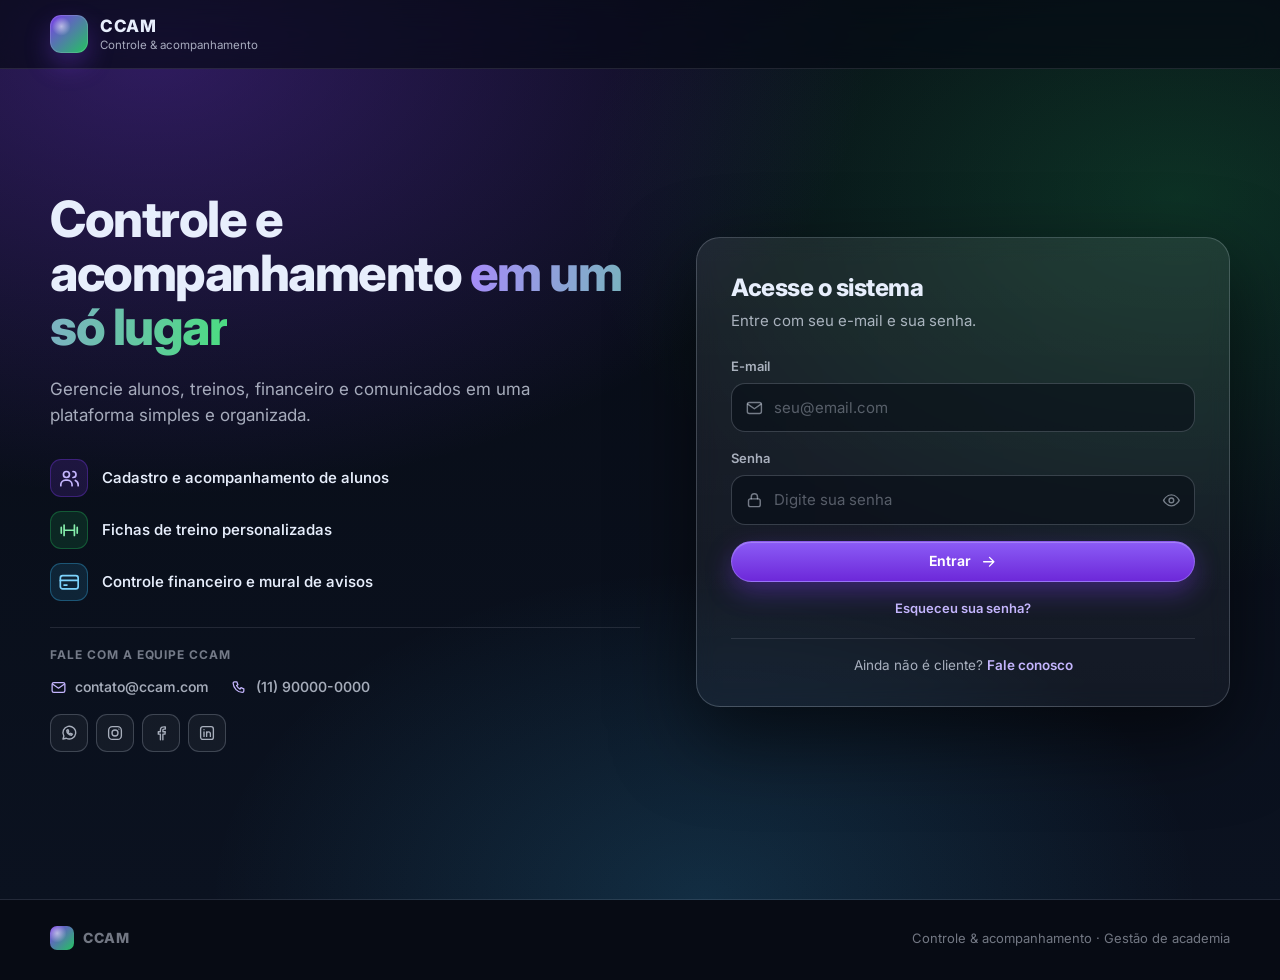
==== src/main/resources/static/index.html @ 800ee3fe "Telas do sistema web" ====
<!doctype html>
<html lang="pt-BR">
  <head>
    <meta charset="utf-8" />
    <meta name="viewport" content="width=device-width, initial-scale=1" />
    <title>CCAM | Início</title>
    <meta name="description" content="CCAM: gestão de alunos, treinos, financeiro e comunicados." />
    <meta name="theme-color" content="#0b1220" />
    <link rel="icon" type="image/svg+xml" href="favicon.svg" />
    <link rel="icon" type="image/png" sizes="32x32" href="favicon-32.png" />
    <link rel="icon" href="favicon.ico" sizes="any" />
    <link rel="apple-touch-icon" href="apple-touch-icon.png" />
    <link rel="preconnect" href="https://fonts.googleapis.com" />
    <link rel="preconnect" href="https://fonts.gstatic.com" crossorigin />
    <link href="https://fonts.googleapis.com/css2?family=Inter:wght@400;500;600;700;800&amp;display=swap" rel="stylesheet" />
    <link rel="stylesheet" href="css/style.css" />
  </head>
  <body>
    <a class="skip-link" href="#conteudo">Pular para o conteúdo</a>
    <header class="topbar" data-topbar></header>

    <main id="conteudo">
      <div class="container page">
        <section class="hero hero--home">
          <h1>Bem-vindo(a) ao <span class="grad">CCAM</span></h1>
          <p>Gerenciamento e gestão interna da academia: alunos, treinos, financeiro e comunicação em um só lugar.</p>
          <div class="hero__actions">
            <a class="btn btn--brand" href="cadastro.html" data-perm="ALUNOS_EDITAR"><svg class="icon" aria-hidden="true" focusable="false"><use href="#i-user-plus"></use></svg>Novo cadastro</a>
            <a class="btn" href="treinos.html" data-perm="TREINOS_VER"><svg class="icon" aria-hidden="true" focusable="false"><use href="#i-dumbbell"></use></svg>Ver treinos</a>
            <a class="btn btn--brand" href="empresas.html" data-perm="EMPRESAS_GERENCIAR"><svg class="icon" aria-hidden="true" focusable="false"><use href="#i-building"></use></svg>Cadastrar empresa</a>
          </div>
        </section>

        <h2 class="section-title">Acesso rápido</h2>
        <section class="grid grid--3" style="margin-top: 14px;">
          <a class="module" href="cadastro.html" data-perm="ALUNOS_VER">
            <span class="chip-icon "><svg class="icon" aria-hidden="true" focusable="false"><use href="#i-user-plus"></use></svg></span>
            <span class="module__body"><strong>Alunos</strong><span>Cadastre, busque e edite alunos, com histórico de alterações.</span></span>
            <svg class="icon module__arrow" aria-hidden="true" focusable="false"><use href="#i-arrow-right"></use></svg>
          </a>
          <a class="module" href="treinos.html" data-perm="TREINOS_VER">
            <span class="chip-icon chip-icon--green"><svg class="icon" aria-hidden="true" focusable="false"><use href="#i-dumbbell"></use></svg></span>
            <span class="module__body"><strong>Treinos</strong><span>Monte fichas personalizadas a partir do catálogo de exercícios.</span></span>
            <svg class="icon module__arrow" aria-hidden="true" focusable="false"><use href="#i-arrow-right"></use></svg>
          </a>
          <a class="module" href="financeiro.html" data-perm="FINANCEIRO_VER">
            <span class="chip-icon chip-icon--sky"><svg class="icon" aria-hidden="true" focusable="false"><use href="#i-wallet"></use></svg></span>
            <span class="module__body"><strong>Financeiro</strong><span>Lance mensalidades e acompanhe o status de pagamento.</span></span>
            <svg class="icon module__arrow" aria-hidden="true" focusable="false"><use href="#i-arrow-right"></use></svg>
          </a>
          <a class="module" href="empresa.html" data-perm="EMPRESA_VER">
            <span class="chip-icon chip-icon--warn"><svg class="icon" aria-hidden="true" focusable="false"><use href="#i-building"></use></svg></span>
            <span class="module__body"><strong>Empresa</strong><span>Dados institucionais e administrativos da academia.</span></span>
            <svg class="icon module__arrow" aria-hidden="true" focusable="false"><use href="#i-arrow-right"></use></svg>
          </a>
          <a class="module" href="mural.html" data-perm="MURAL_VER">
            <span class="chip-icon "><svg class="icon" aria-hidden="true" focusable="false"><use href="#i-megaphone"></use></svg></span>
            <span class="module__body"><strong>Mural</strong><span>Publique avisos, novidades e eventos para os alunos.</span></span>
            <svg class="icon module__arrow" aria-hidden="true" focusable="false"><use href="#i-arrow-right"></use></svg>
          </a>
          <a class="module" href="crm.html" data-perm="CRM_VER">
            <span class="chip-icon chip-icon--green"><svg class="icon" aria-hidden="true" focusable="false"><use href="#i-chart"></use></svg></span>
            <span class="module__body"><strong>CRM</strong><span>Retenção, novos alunos e aniversariantes do mês.</span></span>
            <svg class="icon module__arrow" aria-hidden="true" focusable="false"><use href="#i-arrow-right"></use></svg>
          </a>
          <a class="module" href="usuarios.html" data-perm="USUARIOS_GERENCIAR">
            <span class="chip-icon chip-icon--sky"><svg class="icon" aria-hidden="true" focusable="false"><use href="#i-users"></use></svg></span>
            <span class="module__body"><strong>Usuários</strong><span>Gerencie a equipe: gestores, professores e atendentes.</span></span>
            <svg class="icon module__arrow" aria-hidden="true" focusable="false"><use href="#i-arrow-right"></use></svg>
          </a>
          <a class="module" href="empresas.html" data-perm="EMPRESAS_GERENCIAR">
            <span class="chip-icon "><svg class="icon" aria-hidden="true" focusable="false"><use href="#i-building"></use></svg></span>
            <span class="module__body"><strong>Empresas</strong><span>Cadastre e gerencie as academias que usam o sistema.</span></span>
            <svg class="icon module__arrow" aria-hidden="true" focusable="false"><use href="#i-arrow-right"></use></svg>
          </a>
        </section>
      </div>
    </main>

    <footer class="footer" data-footer></footer>

    <script src="js/script.js"></script>
  </body>
</html>
---- src/main/resources/static/css/style.css ----
/* CCAM */

:root {
  /* Cores base */
  --bg: #0b1220;
  --bg-deep: #070b14;
  --surface: rgba(255, 255, 255, .045);
  --surface-2: rgba(255, 255, 255, .075);
  --surface-3: rgba(255, 255, 255, .11);
  --surface-solid: #101828;
  --text: #e7eefc;
  --muted: rgba(231, 238, 252, .70);
  --subtle: rgba(231, 238, 252, .48);

  /* Marca */
  --brand: #7c3aed;
  --brand-hi: #8b5cf6;
  --brand-lo: #6d28d9;
  --brand-2: #22c55e;
  --sky: #38bdf8;
  --danger: #ef4444;
  --warn: #f59e0b;

  /* Linhas e sombras */
  --border: rgba(231, 238, 252, .11);
  --border-strong: rgba(231, 238, 252, .20);
  --ring: 0 0 0 3px rgba(124, 58, 237, .32);
  --shadow-sm: 0 2px 8px rgba(0, 0, 0, .25);
  --shadow: 0 18px 44px rgba(0, 0, 0, .38);
  --shadow-lg: 0 30px 80px rgba(0, 0, 0, .55);

  /* Formas */
  --radius: 18px;
  --radius-md: 14px;
  --radius-sm: 10px;

  /* Tipografia */
  --font: "Inter", ui-sans-serif, system-ui, -apple-system, "Segoe UI", Roboto, "Helvetica Neue", Arial, sans-serif;

  --ease: cubic-bezier(.2, .7, .2, 1);
}

*,
*::before,
*::after {
  box-sizing: border-box;
}

html {
  height: 100%;
  background-color: #070b14;
  color-scheme: dark;
  -webkit-text-size-adjust: 100%;
  scroll-behavior: smooth;
}

body {
  display: flex;
  flex-direction: column;
  min-height: 100vh;
  margin: 0;
  font-family: var(--font);
  font-size: 15px;
  line-height: 1.55;
  color: var(--text);
  background:
    radial-gradient(1100px 680px at 12% 6%, rgba(124, 58, 237, .34), transparent 65%),
    radial-gradient(1000px 650px at 92% 22%, rgba(34, 197, 94, .20), transparent 60%),
    radial-gradient(900px 600px at 55% 100%, rgba(56, 189, 248, .16), transparent 55%),
    linear-gradient(180deg, var(--bg-deep), var(--bg));
  background-attachment: fixed;
  -webkit-font-smoothing: antialiased;
  -moz-osx-font-smoothing: grayscale;
  text-rendering: optimizeLegibility;
}

::selection {
  background: rgba(124, 58, 237, .45);
  color: #fff;
}

a {
  color: inherit;
  text-decoration: none;
}

h1,
h2,
h3,
h4 {
  margin: 0;
  line-height: 1.2;
  letter-spacing: -.01em;
}

p {
  margin: 0;
}

button,
input,
select,
textarea {
  font: inherit;
  color: inherit;
}

:focus-visible {
  outline: 2px solid var(--brand-hi);
  outline-offset: 2px;
}

.container {
  width: min(1180px, calc(100% - 40px));
  margin: 0 auto;
}

.skip-link {
  position: absolute;
  left: 12px;
  top: -60px;
  z-index: 200;
  padding: 10px 14px;
  border-radius: var(--radius-sm);
  background: var(--brand);
  color: #fff;
  font-weight: 600;
  transition: top .2s var(--ease);
}

.skip-link:focus {
  top: 12px;
}

/* Icones */
.icon {
  width: 1.25em;
  height: 1.25em;
  flex: none;
  fill: none;
  stroke: currentColor;
  stroke-width: 1.8;
  stroke-linecap: round;
  stroke-linejoin: round;
  vertical-align: -.2em;
}

/* Barra superior */
.topbar {
  position: sticky;
  top: 0;
  z-index: 50;
  min-height: 68px;
  backdrop-filter: blur(16px) saturate(1.2);
  -webkit-backdrop-filter: blur(16px) saturate(1.2);
  background: rgba(7, 11, 20, .70);
  border-bottom: 1px solid var(--border);
}

.topbar__inner {
  display: flex;
  align-items: center;
  justify-content: space-between;
  gap: 18px;
  min-height: 68px;
}

.brand {
  display: flex;
  align-items: center;
  gap: 12px;
  flex: none;
}

.logo {
  width: 38px;
  height: 38px;
  flex: none;
  border-radius: 11px;
  background:
    radial-gradient(17px 17px at 30% 30%, rgba(255, 255, 255, .55), transparent 55%),
    linear-gradient(135deg, #7c3aed, #22c55e);
  box-shadow: 0 12px 26px rgba(124, 58, 237, .32), inset 0 0 0 1px rgba(255, 255, 255, .14);
}

.brand__text {
  display: grid;
  line-height: 1.1;
}

.brand__name {
  font-weight: 800;
  font-size: 17px;
  letter-spacing: .04em;
}

.brand__tag {
  margin-top: 3px;
  font-size: 11.5px;
  color: var(--muted);
}

.nav {
  display: flex;
  align-items: center;
  gap: 4px;
  margin-left: auto;
}

.nav a {
  display: inline-flex;
  align-items: center;
  gap: 7px;
  padding: 8px 11px;
  border: 1px solid transparent;
  border-radius: 999px;
  font-size: 14px;
  font-weight: 550;
  color: var(--muted);
  white-space: nowrap;
  transition: background .18s var(--ease), border-color .18s var(--ease), color .18s var(--ease);
}

.nav a .icon {
  width: 17px;
  height: 17px;
  opacity: .85;
}

.nav a:hover {
  background: var(--surface-2);
  color: var(--text);
}

.nav a[aria-current="page"] {
  background: rgba(124, 58, 237, .20);
  border-color: rgba(124, 58, 237, .42);
  color: #fff;
  box-shadow: 0 6px 18px rgba(124, 58, 237, .18);
}

.nav a[aria-current="page"] .icon {
  color: #c4b5fd;
  opacity: 1;
}

.topbar__actions {
  display: flex;
  align-items: center;
  gap: 8px;
  flex: none;
}

.btn.menu-toggle {
  display: none;
}

@media (max-width: 1200px) {
  .btn.menu-toggle {
    display: inline-flex;
  }

  .nav {
    position: absolute;
    top: calc(100% + 1px);
    left: 0;
    right: 0;
    flex-direction: column;
    align-items: stretch;
    gap: 2px;
    padding: 12px 20px 16px;
    margin: 0;
    background: #0a0f1b;
    border-bottom: 1px solid var(--border);
    box-shadow: var(--shadow);
    opacity: 0;
    visibility: hidden;
    transform: translateY(-8px);
    transition: opacity .2s var(--ease), transform .2s var(--ease), visibility .2s;
  }

  .nav.is-open {
    opacity: 1;
    visibility: visible;
    transform: none;
  }

  .nav a {
    padding: 12px 14px;
    border-radius: var(--radius-sm);
    font-size: 15px;
  }

  .topbar__actions .btn-label {
    display: none;
  }
}

/* Estrutura de pagina */
main {
  flex: 1 0 auto;
  padding: 32px 0 56px;
}

.page > * {
  animation: rise .55s var(--ease) both;
}

.page > *:nth-child(2) {
  animation-delay: .06s;
}

.page > *:nth-child(3) {
  animation-delay: .12s;
}

.page > *:nth-child(4) {
  animation-delay: .18s;
}

@keyframes rise {
  from {
    opacity: 0;
    transform: translateY(12px);
  }

  to {
    opacity: 1;
    transform: none;
  }
}

.hero {
  position: relative;
  display: grid;
  gap: 10px;
  padding: 30px 32px;
  overflow: hidden;
  background:
    linear-gradient(180deg, rgba(255, 255, 255, .07), rgba(255, 255, 255, .03));
  border: 1px solid var(--border);
  border-radius: 22px;
  box-shadow: var(--shadow);
}

.hero::before {
  content: "";
  position: absolute;
  inset: -40% -10% auto auto;
  width: 520px;
  height: 520px;
  background: radial-gradient(closest-side, rgba(124, 58, 237, .30), transparent 70%);
  pointer-events: none;
}

.hero::after {
  content: "";
  position: absolute;
  inset: auto auto -55% 38%;
  width: 420px;
  height: 420px;
  background: radial-gradient(closest-side, rgba(34, 197, 94, .14), transparent 70%);
  pointer-events: none;
}

.hero > * {
  position: relative;
  z-index: 1;
}

.hero__eyebrow {
  display: inline-flex;
  align-items: center;
  gap: 8px;
  width: fit-content;
  padding: 5px 11px 5px 8px;
  border-radius: 999px;
  border: 1px solid rgba(124, 58, 237, .38);
  background: rgba(124, 58, 237, .14);
  color: #d4c8ff;
  font-size: 12px;
  font-weight: 650;
  letter-spacing: .04em;
  text-transform: uppercase;
}

.hero__eyebrow .icon {
  width: 15px;
  height: 15px;
}

.hero h1 {
  font-size: clamp(26px, 3.6vw, 38px);
  font-weight: 780;
  letter-spacing: -.025em;
}

.hero h1 .grad {
  background: linear-gradient(100deg, #a78bfa, #4ade80);
  -webkit-background-clip: text;
  background-clip: text;
  -webkit-text-fill-color: transparent;
}

.hero p {
  max-width: 68ch;
  color: var(--muted);
  font-size: 16px;
}

.hero__actions {
  display: flex;
  gap: 10px;
  flex-wrap: wrap;
  margin-top: 10px;
}

.hero--home {
  padding: 44px 40px;
}

.hero--home h1 {
  font-size: clamp(30px, 4.6vw, 50px);
}

.section-title {
  display: flex;
  align-items: center;
  justify-content: space-between;
  gap: 12px;
  margin: 34px 0 4px;
  font-size: 13px;
  font-weight: 700;
  letter-spacing: .08em;
  text-transform: uppercase;
  color: var(--subtle);
}

.grid {
  display: grid;
  gap: 18px;
  margin-top: 18px;
}

.grid--2 {
  grid-template-columns: repeat(2, minmax(0, 1fr));
}

.grid--3 {
  grid-template-columns: repeat(3, minmax(0, 1fr));
}

.grid > .span-2 {
  grid-column: span 2;
}

@media (max-width: 960px) {
  .grid--3 {
    grid-template-columns: repeat(2, minmax(0, 1fr));
  }
}

@media (max-width: 760px) {

  .grid--2,
  .grid--3 {
    grid-template-columns: 1fr;
  }

  .grid > .span-2 {
    grid-column: auto;
  }

  .hero {
    padding: 24px 22px;
  }

  .hero--home {
    padding: 30px 24px;
  }

  main {
    padding-top: 22px;
  }
}

/* Botoes */
.btn {
  display: inline-flex;
  align-items: center;
  justify-content: center;
  gap: 9px;
  appearance: none;
  padding: 11px 18px;
  border: 1px solid var(--border-strong);
  border-radius: 999px;
  background: var(--surface-2);
  color: var(--text);
  font-size: 14px;
  font-weight: 650;
  line-height: 1.2;
  cursor: pointer;
  white-space: nowrap;
  transition: transform .12s var(--ease), background .18s var(--ease), border-color .18s var(--ease), box-shadow .18s var(--ease), opacity .18s;
}

.btn:hover {
  background: var(--surface-3);
  border-color: rgba(231, 238, 252, .30);
}

.btn:active {
  transform: translateY(1px) scale(.99);
}

.btn:disabled,
.btn.is-loading {
  opacity: .65;
  cursor: not-allowed;
  pointer-events: none;
}

.btn--brand {
  border-color: rgba(167, 139, 250, .5);
  background: linear-gradient(180deg, #8b5cf6, #6d28d9);
  color: #fff;
  box-shadow: 0 10px 26px rgba(124, 58, 237, .38), inset 0 1px 0 rgba(255, 255, 255, .22);
}

.btn--brand:hover {
  background: linear-gradient(180deg, #9770fa, #7433e8);
  border-color: rgba(196, 181, 253, .65);
  box-shadow: 0 14px 32px rgba(124, 58, 237, .5), inset 0 1px 0 rgba(255, 255, 255, .26);
}

.btn--success {
  border-color: rgba(74, 222, 128, .45);
  background: linear-gradient(180deg, #2fd46b, #16a34a);
  color: #04200f;
  box-shadow: 0 10px 26px rgba(34, 197, 94, .28), inset 0 1px 0 rgba(255, 255, 255, .3);
}

.btn--success:hover {
  background: linear-gradient(180deg, #43e07d, #1bb352);
  border-color: rgba(134, 239, 172, .6);
}

.btn--danger {
  border-color: rgba(239, 68, 68, .45);
  background: rgba(239, 68, 68, .16);
  color: #fecaca;
}

.btn--danger:hover {
  background: rgba(239, 68, 68, .26);
  border-color: rgba(239, 68, 68, .65);
}

.btn--ghost {
  background: transparent;
  border-color: var(--border);
  color: var(--muted);
}

.btn--ghost:hover {
  background: var(--surface-2);
  color: var(--text);
}

.btn--sm {
  padding: 7px 13px;
  font-size: 12.5px;
}

.btn--block {
  width: 100%;
}

.btn.is-loading::before {
  content: "";
  width: 15px;
  height: 15px;
  border-radius: 50%;
  border: 2px solid rgba(255, 255, 255, .35);
  border-top-color: #fff;
  animation: spin .7s linear infinite;
}

@keyframes spin {
  to {
    transform: rotate(360deg);
  }
}

.btn--icon {
  padding: 10px;
  border-radius: 12px;
}

/* Cards */
.card {
  position: relative;
  padding: 24px;
  background: linear-gradient(180deg, rgba(255, 255, 255, .06), rgba(255, 255, 255, .035));
  border: 1px solid var(--border);
  border-radius: var(--radius);
  box-shadow: var(--shadow-sm);
}

.card__head {
  display: flex;
  align-items: flex-start;
  gap: 14px;
  margin-bottom: 18px;
}

.card__head h2 {
  font-size: 17px;
  font-weight: 700;
}

.card__head p,
.card > p.help {
  margin-top: 4px;
}

.chip-icon {
  display: inline-grid;
  place-items: center;
  width: 40px;
  height: 40px;
  flex: none;
  border-radius: 12px;
  border: 1px solid rgba(124, 58, 237, .34);
  background: rgba(124, 58, 237, .16);
  color: #c4b5fd;
  font-size: 20px;
}

.chip-icon--green {
  border-color: rgba(34, 197, 94, .32);
  background: rgba(34, 197, 94, .13);
  color: #86efac;
}

.chip-icon--sky {
  border-color: rgba(56, 189, 248, .32);
  background: rgba(56, 189, 248, .12);
  color: #7dd3fc;
}

.chip-icon--warn {
  border-color: rgba(245, 158, 11, .32);
  background: rgba(245, 158, 11, .12);
  color: #fcd34d;
}

.card > h2 {
  margin-bottom: 8px;
  font-size: 17px;
  font-weight: 700;
}

.card p {
  color: var(--muted);
}

/* Modulos da home */
.module {
  position: relative;
  display: flex;
  align-items: center;
  gap: 16px;
  padding: 20px;
  background: linear-gradient(180deg, rgba(255, 255, 255, .06), rgba(255, 255, 255, .03));
  border: 1px solid var(--border);
  border-radius: var(--radius);
  box-shadow: var(--shadow-sm);
  transition: transform .2s var(--ease), border-color .2s var(--ease), box-shadow .2s var(--ease), background .2s var(--ease);
}

.module:hover {
  transform: translateY(-3px);
  border-color: rgba(124, 58, 237, .5);
  background: linear-gradient(180deg, rgba(124, 58, 237, .13), rgba(255, 255, 255, .035));
  box-shadow: 0 18px 40px rgba(0, 0, 0, .4), 0 0 0 1px rgba(124, 58, 237, .18);
}

.module .chip-icon {
  width: 48px;
  height: 48px;
  border-radius: 14px;
  font-size: 23px;
}

.module__body {
  display: grid;
  gap: 3px;
  min-width: 0;
}

.module__body strong {
  font-size: 16px;
  font-weight: 700;
}

.module__body span {
  font-size: 13.5px;
  line-height: 1.45;
  color: var(--muted);
}

.module__arrow {
  margin-left: auto;
  color: var(--subtle);
  transition: transform .2s var(--ease), color .2s var(--ease);
}

.module:hover .module__arrow {
  transform: translateX(3px);
  color: #c4b5fd;
}

/* Indicadores */
.kpi {
  display: grid;
  gap: 14px;
}

.kpi__top {
  display: flex;
  align-items: center;
  justify-content: space-between;
  gap: 12px;
}

.kpi__title {
  font-size: 13.5px;
  font-weight: 600;
  color: var(--muted);
}

.kpi__value {
  font-size: 38px;
  font-weight: 800;
  letter-spacing: -.03em;
  line-height: 1;
  font-variant-numeric: tabular-nums;
}

.kpi__label {
  font-size: 13px;
  color: var(--muted);
}

.kpi__foot {
  display: flex;
  align-items: baseline;
  gap: 10px;
}

/* Formularios */
form {
  display: grid;
  gap: 16px;
}

.form-section {
  display: grid;
  gap: 16px;
  padding-top: 22px;
  margin-top: 6px;
  border-top: 1px solid var(--border);
}

.form-section:first-of-type {
  padding-top: 0;
  margin-top: 0;
  border-top: none;
}

.form-section__title {
  display: flex;
  align-items: center;
  gap: 9px;
  font-size: 12px;
  font-weight: 700;
  letter-spacing: .09em;
  text-transform: uppercase;
  color: var(--subtle);
}

.form-section__title .icon {
  color: #a78bfa;
}

.field {
  display: grid;
  gap: 7px;
  min-width: 0;
}

label {
  font-size: 13px;
  font-weight: 600;
  color: var(--muted);
}

.req {
  margin-left: 2px;
  color: #f9a8d4;
}

input,
select,
textarea {
  width: 100%;
  padding: 12px 14px;
  border-radius: var(--radius-md);
  border: 1px solid var(--border-strong);
  background: rgba(7, 11, 20, .55);
  color: var(--text);
  outline: none;
  transition: border-color .18s var(--ease), box-shadow .18s var(--ease), background .18s var(--ease);
}

input::placeholder,
textarea::placeholder {
  color: rgba(231, 238, 252, .34);
}

input:hover,
select:hover,
textarea:hover {
  border-color: rgba(231, 238, 252, .30);
}

input:focus,
select:focus,
textarea:focus {
  border-color: rgba(139, 92, 246, .75);
  background: rgba(7, 11, 20, .75);
  box-shadow: var(--ring);
}

input:disabled,
textarea:disabled,
select:disabled {
  opacity: .7;
  cursor: not-allowed;
}

select {
  appearance: none;
  -webkit-appearance: none;
  padding-right: 40px;
  cursor: pointer;
  background-image: url("data:image/svg+xml,%3Csvg xmlns='http://www.w3.org/2000/svg' width='16' height='16' viewBox='0 0 24 24' fill='none' stroke='%23a9b4cc' stroke-width='2' stroke-linecap='round' stroke-linejoin='round'%3E%3Cpath d='m6 9 6 6 6-6'/%3E%3C/svg%3E");
  background-repeat: no-repeat;
  background-position: right 14px center;
}

select option {
  background: #101828;
  color: var(--text);
}

textarea {
  min-height: 120px;
  resize: vertical;
  line-height: 1.5;
}

.help {
  font-size: 13px;
  color: var(--subtle);
}

.row {
  display: grid;
  grid-template-columns: repeat(2, minmax(0, 1fr));
  gap: 16px;
}

.row--3 {
  grid-template-columns: repeat(3, minmax(0, 1fr));
}

.row--4 {
  grid-template-columns: repeat(4, minmax(0, 1fr));
}

@media (max-width: 960px) {
  .row--4 {
    grid-template-columns: repeat(2, minmax(0, 1fr));
  }
}

@media (max-width: 720px) {

  .row,
  .row--3,
  .row--4 {
    grid-template-columns: 1fr;
  }
}

.inline {
  display: flex;
  gap: 10px;
  flex-wrap: wrap;
  align-items: center;
}

.form-actions {
  display: flex;
  gap: 10px;
  flex-wrap: wrap;
  align-items: center;
  padding-top: 8px;
}

.input-wrap {
  position: relative;
}

.input-wrap > .icon {
  position: absolute;
  left: 14px;
  top: 50%;
  transform: translateY(-50%);
  color: var(--subtle);
  pointer-events: none;
}

.input-wrap input {
  padding-left: 42px;
}

.input-wrap .input-action {
  position: absolute;
  right: 6px;
  top: 50%;
  transform: translateY(-50%);
  display: grid;
  place-items: center;
  width: 36px;
  height: 36px;
  border: none;
  border-radius: 9px;
  background: transparent;
  color: var(--subtle);
  cursor: pointer;
}

.input-wrap .input-action:hover {
  background: var(--surface-2);
  color: var(--text);
}

.input-wrap input[type="password"],
.input-wrap input.has-action {
  padding-right: 46px;
}

.form-alert {
  display: flex;
  align-items: flex-start;
  gap: 10px;
  padding: 12px 14px;
  border-radius: var(--radius-md);
  border: 1px solid rgba(239, 68, 68, .4);
  background: rgba(239, 68, 68, .12);
  color: #fecaca;
  font-size: 14px;
}

.form-alert[hidden] {
  display: none;
}

/* Tabelas, selos e estados vazios */
.table-wrap {
  overflow-x: auto;
  border: 1px solid var(--border);
  border-radius: var(--radius-md);
  background: rgba(7, 11, 20, .35);
}

table {
  width: 100%;
  border-collapse: collapse;
  font-variant-numeric: tabular-nums;
}

th,
td {
  padding: 13px 14px;
  text-align: left;
  border-bottom: 1px solid var(--border);
  vertical-align: middle;
}

th {
  position: sticky;
  top: 0;
  font-size: 11.5px;
  font-weight: 700;
  letter-spacing: .08em;
  text-transform: uppercase;
  color: var(--subtle);
  background: rgba(255, 255, 255, .04);
  white-space: nowrap;
}

tbody tr {
  transition: background .15s;
}

tbody tr:hover {
  background: rgba(255, 255, 255, .035);
}

tr:last-child td {
  border-bottom: none;
}

td.num,
th.num {
  text-align: right;
}

.col-name {
  min-width: 150px;
}

td.empty-cell {
  padding: 0;
}

.badge {
  display: inline-flex;
  align-items: center;
  gap: 7px;
  padding: 4px 11px 4px 9px;
  border-radius: 999px;
  border: 1px solid var(--border-strong);
  background: var(--surface-2);
  color: var(--muted);
  font-size: 12px;
  font-weight: 650;
  white-space: nowrap;
}

.badge::before {
  content: "";
  width: 7px;
  height: 7px;
  border-radius: 50%;
  background: currentColor;
}

.badge--ok {
  border-color: rgba(34, 197, 94, .38);
  background: rgba(34, 197, 94, .13);
  color: #86efac;
}

.badge--warn {
  border-color: rgba(245, 158, 11, .38);
  background: rgba(245, 158, 11, .12);
  color: #fcd34d;
}

.badge--danger {
  border-color: rgba(239, 68, 68, .38);
  background: rgba(239, 68, 68, .12);
  color: #fca5a5;
}

.pill {
  display: inline-flex;
  align-items: center;
  gap: 8px;
  padding: 5px 11px;
  border-radius: 999px;
  border: 1px solid var(--border-strong);
  background: var(--surface);
  color: var(--muted);
  font-size: 12px;
  font-weight: 600;
}

.pill--in {
  border-color: rgba(34, 197, 94, .3);
  background: rgba(34, 197, 94, .13);
  color: #86efac;
}

.pill--out {
  border-color: rgba(239, 68, 68, .3);
  background: rgba(239, 68, 68, .12);
  color: #fca5a5;
}

.empty {
  display: grid;
  justify-items: center;
  gap: 8px;
  padding: 34px 20px;
  text-align: center;
  color: var(--muted);
}

.empty .chip-icon {
  width: 46px;
  height: 46px;
  margin-bottom: 4px;
  border-color: var(--border-strong);
  background: var(--surface);
  color: var(--subtle);
}

.empty strong {
  font-size: 14.5px;
  color: var(--text);
}

.empty span {
  font-size: 13px;
  color: var(--subtle);
  max-width: 36ch;
}

.empty--error .chip-icon {
  border-color: rgba(239, 68, 68, .32);
  background: rgba(239, 68, 68, .12);
  color: #fca5a5;
}

.skeleton {
  border-radius: 8px;
  background: linear-gradient(90deg, rgba(255, 255, 255, .05), rgba(255, 255, 255, .11), rgba(255, 255, 255, .05));
  background-size: 200% 100%;
  animation: shimmer 1.3s linear infinite;
}

@keyframes shimmer {
  to {
    background-position: -200% 0;
  }
}

.list {
  display: grid;
  gap: 4px;
  margin: 0;
  padding: 0;
  list-style: none;
}

.list li {
  display: flex;
  align-items: center;
  gap: 12px;
  padding: 11px 12px;
  border-radius: var(--radius-sm);
  color: var(--muted);
}

/* Treinos */
.acc-group {
  display: grid;
  gap: 10px;
  margin-top: 14px;
  max-height: 460px;
  overflow-y: auto;
  padding-right: 4px;
}

details.acc {
  border: 1px solid var(--border);
  border-radius: var(--radius-md);
  background: rgba(255, 255, 255, .03);
  transition: border-color .2s var(--ease), background .2s var(--ease);
}

details.acc[open] {
  border-color: rgba(124, 58, 237, .38);
  background: rgba(124, 58, 237, .06);
}

summary.acc__sum {
  display: flex;
  align-items: center;
  gap: 12px;
  padding: 13px 14px;
  cursor: pointer;
  list-style: none;
  font-size: 13px;
  font-weight: 700;
  letter-spacing: .07em;
  color: var(--text);
  user-select: none;
}

summary.acc__sum::-webkit-details-marker {
  display: none;
}

.acc__title {
  display: flex;
  align-items: center;
  gap: 10px;
}

.acc__title .icon {
  color: #a78bfa;
}

.acc__count {
  margin-left: auto;
  min-width: 26px;
  padding: 2px 8px;
  border-radius: 999px;
  background: var(--surface-2);
  color: var(--muted);
  font-size: 12px;
  font-weight: 650;
  letter-spacing: 0;
  text-align: center;
}

.acc__chev {
  color: var(--subtle);
  transition: transform .25s var(--ease);
}

details.acc[open] .acc__chev {
  transform: rotate(180deg);
}

.ex-list {
  display: grid;
  gap: 3px;
  margin: 0;
  padding: 0 8px 10px;
  list-style: none;
}

.exercicio-item {
  display: flex;
  align-items: center;
  gap: 11px;
  width: 100%;
  padding: 10px 12px;
  border: 1px solid transparent;
  border-radius: var(--radius-sm);
  background: transparent;
  color: var(--muted);
  font-size: 14px;
  text-align: left;
  cursor: pointer;
  transition: background .15s, border-color .15s, color .15s;
}

.exercicio-item::before {
  content: "";
  width: 8px;
  height: 8px;
  flex: none;
  border-radius: 50%;
  border: 2px solid rgba(231, 238, 252, .32);
  transition: border-color .15s, background .15s;
}

.exercicio-item:hover {
  background: var(--surface-2);
  color: var(--text);
}

.exercicio-item.selecionado {
  background: rgba(124, 58, 237, .22);
  border-color: rgba(139, 92, 246, .6);
  color: #fff;
  font-weight: 650;
}

.exercicio-item.selecionado::before {
  border-color: #4ade80;
  background: #4ade80;
}

.display-box {
  display: flex;
  align-items: center;
  gap: 10px;
  min-height: 48px;
  padding: 12px 14px;
  border: 1px dashed var(--border-strong);
  border-radius: var(--radius-md);
  background: rgba(7, 11, 20, .35);
  color: var(--subtle);
  font-size: 14px;
}

.display-box.is-filled {
  border-style: solid;
  border-color: rgba(139, 92, 246, .55);
  background: rgba(124, 58, 237, .13);
  color: var(--text);
}

.tag {
  display: inline-flex;
  align-items: center;
  padding: 3px 9px;
  border-radius: 999px;
  background: rgba(124, 58, 237, .28);
  border: 1px solid rgba(167, 139, 250, .4);
  color: #ddd6fe;
  font-size: 11.5px;
  font-weight: 700;
  letter-spacing: .05em;
  text-transform: uppercase;
}

.ficha-head {
  display: flex;
  align-items: center;
  justify-content: space-between;
  gap: 12px;
  margin: 22px 0 6px;
  padding-bottom: 14px;
  border-bottom: 1px solid var(--border);
}

.ficha-titulo {
  font-size: 16px;
  font-weight: 700;
}

.ficha-grupo {
  margin-top: 22px;
}

.ficha-grupo__title {
  display: flex;
  align-items: center;
  gap: 10px;
  font-size: 12px;
  font-weight: 700;
  letter-spacing: .09em;
  color: var(--muted);
}

.ficha-grupo__title::before {
  content: "";
  width: 4px;
  height: 16px;
  border-radius: 2px;
  background: linear-gradient(180deg, #8b5cf6, #22c55e);
}

.ficha-grupo__title .count {
  padding: 1px 8px;
  border-radius: 999px;
  background: var(--surface-2);
  font-size: 11.5px;
  letter-spacing: 0;
}

.ficha-card {
  position: relative;
  padding: 16px;
  border-radius: var(--radius-md);
  border: 1px solid var(--border);
  background: rgba(255, 255, 255, .035);
  transition: border-color .2s var(--ease), transform .2s var(--ease);
}

.ficha-card:hover {
  border-color: rgba(124, 58, 237, .45);
  transform: translateY(-2px);
}

.ficha-card-nome {
  display: block;
  margin-bottom: 12px;
  font-size: 15px;
  font-weight: 700;
  color: #fff;
}

.ficha-card-detalhes {
  display: grid;
  gap: 7px;
  font-size: 13px;
  color: var(--muted);
}

.meta {
  display: flex;
  align-items: center;
  gap: 9px;
}

.meta .icon {
  width: 16px;
  height: 16px;
  color: #a78bfa;
}

.msg-info,
.msg-erro {
  padding: 26px 16px;
  text-align: center;
  color: var(--muted);
}

.msg-erro {
  color: #fca5a5;
}

/* Mural */
.notice {
  display: grid;
  gap: 14px;
  padding: 22px;
  border: 1px solid var(--border);
  border-radius: var(--radius);
  background: linear-gradient(180deg, rgba(255, 255, 255, .06), rgba(255, 255, 255, .03));
  box-shadow: var(--shadow-sm);
  transition: transform .2s var(--ease), border-color .2s var(--ease);
}

.notice:hover {
  transform: translateY(-2px);
  border-color: rgba(124, 58, 237, .4);
}

.notice__head {
  display: flex;
  align-items: center;
  gap: 12px;
}

.notice__head h3 {
  font-size: 16.5px;
  font-weight: 700;
}

.notice__msg {
  color: var(--muted);
  white-space: pre-line;
  overflow-wrap: anywhere;
}

.notice__foot {
  display: flex;
  align-items: center;
  gap: 8px;
  padding-top: 14px;
  border-top: 1px solid var(--border);
  font-size: 12.5px;
  color: var(--subtle);
}

.notice__foot .icon {
  width: 15px;
  height: 15px;
}

/* Empresa */
.company {
  display: grid;
  gap: 26px;
}

.company__head {
  display: flex;
  align-items: center;
  gap: 18px;
  padding-bottom: 24px;
  border-bottom: 1px solid var(--border);
}

.company__head .logo {
  width: 62px;
  height: 62px;
  border-radius: 18px;
}

.company__head h2 {
  font-size: 22px;
  font-weight: 750;
}

.company__head p {
  margin-top: 3px;
}

.dl {
  display: grid;
  grid-template-columns: repeat(2, minmax(0, 1fr));
  gap: 22px 28px;
  margin: 0;
}

.dl div {
  display: grid;
  gap: 5px;
  padding: 16px 18px;
  border: 1px solid var(--border);
  border-radius: var(--radius-md);
  background: rgba(7, 11, 20, .35);
}

.dl .full {
  grid-column: 1 / -1;
}

.dl dt {
  font-size: 11.5px;
  font-weight: 700;
  letter-spacing: .08em;
  text-transform: uppercase;
  color: var(--subtle);
}

.dl dd {
  margin: 0;
  font-size: 15.5px;
  font-weight: 550;
}

@media (max-width: 720px) {
  .dl {
    grid-template-columns: 1fr;
  }
}

/* Modal de avisos e notificacoes */
body.modal-open {
  overflow: hidden;
}

.modal-backdrop {
  position: fixed;
  inset: 0;
  z-index: 1000;
  display: grid;
  place-items: center;
  padding: 20px;
  background: rgba(4, 7, 14, .66);
  backdrop-filter: blur(6px);
  -webkit-backdrop-filter: blur(6px);
  animation: fade-in .18s ease both;
}

.modal-backdrop.is-closing {
  animation: fade-out .16s ease both;
}

.modal {
  position: relative;
  width: min(440px, 100%);
  padding: 30px 28px 24px;
  text-align: center;
  border: 1px solid var(--border-strong);
  border-radius: 22px;
  background:
    radial-gradient(260px 160px at 50% 0%, var(--modal-glow, rgba(124, 58, 237, .26)), transparent 70%),
    linear-gradient(180deg, #151e33, #0e1627);
  box-shadow: var(--shadow-lg);
  animation: pop-in .26s var(--ease) both;
}

.modal-backdrop.is-closing .modal {
  animation: pop-out .16s ease both;
}

.modal__icon {
  display: grid;
  place-items: center;
  width: 62px;
  height: 62px;
  margin: 0 auto 18px;
  border-radius: 50%;
  border: 1px solid var(--modal-ring, rgba(167, 139, 250, .45));
  background: var(--modal-bg, rgba(124, 58, 237, .18));
  color: var(--modal-color, #c4b5fd);
  font-size: 30px;
  box-shadow: 0 0 0 8px var(--modal-halo, rgba(124, 58, 237, .08));
}

.modal__title {
  font-size: 20px;
  font-weight: 750;
  letter-spacing: -.01em;
}

.modal__message {
  margin-top: 8px;
  color: var(--muted);
  font-size: 15px;
  line-height: 1.55;
  overflow-wrap: anywhere;
}

.modal__actions {
  display: flex;
  justify-content: center;
  gap: 10px;
  margin-top: 26px;
}

.modal__actions .btn {
  min-width: 112px;
}

.modal--success {
  --modal-glow: rgba(34, 197, 94, .24);
  --modal-ring: rgba(74, 222, 128, .5);
  --modal-bg: rgba(34, 197, 94, .16);
  --modal-color: #86efac;
  --modal-halo: rgba(34, 197, 94, .08);
}

.modal--error {
  --modal-glow: rgba(239, 68, 68, .24);
  --modal-ring: rgba(248, 113, 113, .5);
  --modal-bg: rgba(239, 68, 68, .16);
  --modal-color: #fca5a5;
  --modal-halo: rgba(239, 68, 68, .08);
}

.modal--warning {
  --modal-glow: rgba(245, 158, 11, .22);
  --modal-ring: rgba(251, 191, 36, .5);
  --modal-bg: rgba(245, 158, 11, .15);
  --modal-color: #fcd34d;
  --modal-halo: rgba(245, 158, 11, .08);
}

@keyframes fade-in {
  from {
    opacity: 0;
  }
}

@keyframes fade-out {
  to {
    opacity: 0;
  }
}

@keyframes pop-in {
  from {
    opacity: 0;
    transform: translateY(14px) scale(.96);
  }
}

@keyframes pop-out {
  to {
    opacity: 0;
    transform: translateY(8px) scale(.98);
  }
}

.toasts {
  position: fixed;
  right: 20px;
  bottom: 20px;
  z-index: 1100;
  display: grid;
  gap: 10px;
  width: min(380px, calc(100% - 40px));
  pointer-events: none;
}

.toast {
  position: relative;
  display: flex;
  align-items: flex-start;
  gap: 12px;
  padding: 14px 14px 16px 16px;
  overflow: hidden;
  border: 1px solid var(--border-strong);
  border-radius: var(--radius-md);
  background: linear-gradient(180deg, #172036, #101828);
  box-shadow: var(--shadow);
  pointer-events: auto;
  animation: toast-in .3s var(--ease) both;
}

.toast.is-closing {
  animation: toast-out .2s ease both;
}

.toast__icon {
  display: grid;
  place-items: center;
  width: 32px;
  height: 32px;
  flex: none;
  border-radius: 10px;
  background: var(--t-bg, rgba(124, 58, 237, .16));
  color: var(--t-color, #c4b5fd);
  font-size: 18px;
}

.toast__body {
  display: grid;
  gap: 2px;
  min-width: 0;
  flex: 1;
}

.toast__title {
  font-size: 14px;
  font-weight: 700;
}

.toast__msg {
  font-size: 13.5px;
  color: var(--muted);
  overflow-wrap: anywhere;
}

.toast__close {
  display: grid;
  place-items: center;
  width: 26px;
  height: 26px;
  flex: none;
  border: none;
  border-radius: 8px;
  background: transparent;
  color: var(--subtle);
  cursor: pointer;
}

.toast__close:hover {
  background: var(--surface-2);
  color: var(--text);
}

.toast__bar {
  position: absolute;
  left: 0;
  bottom: 0;
  height: 3px;
  width: 100%;
  background: var(--t-color, #c4b5fd);
  transform-origin: left;
  animation: toast-bar var(--dur, 4500ms) linear forwards;
  opacity: .8;
}

.toast--success {
  --t-bg: rgba(34, 197, 94, .16);
  --t-color: #4ade80;
}

.toast--error {
  --t-bg: rgba(239, 68, 68, .16);
  --t-color: #f87171;
}

.toast--warning {
  --t-bg: rgba(245, 158, 11, .15);
  --t-color: #fbbf24;
}

@keyframes toast-in {
  from {
    opacity: 0;
    transform: translateX(24px);
  }
}

@keyframes toast-out {
  to {
    opacity: 0;
    transform: translateX(24px);
  }
}

@keyframes toast-bar {
  to {
    transform: scaleX(0);
  }
}

@media (max-width: 560px) {
  .toasts {
    right: 12px;
    left: 12px;
    bottom: 12px;
    width: auto;
  }

  .modal__actions {
    flex-direction: column-reverse;
  }

  .modal__actions .btn {
    width: 100%;
  }
}

/* Login */
.auth {
  display: grid;
  grid-template-columns: minmax(0, 1.05fr) minmax(0, .95fr);
  gap: 56px;
  align-items: center;
  min-height: calc(100vh - 68px - 90px);
  padding: 24px 0;
}

.auth__aside {
  display: grid;
  gap: 22px;
}

.auth__aside h1 {
  font-size: clamp(32px, 4.4vw, 50px);
  font-weight: 800;
  letter-spacing: -.03em;
  line-height: 1.08;
}

.auth__aside h1 .grad {
  background: linear-gradient(100deg, #a78bfa, #4ade80);
  -webkit-background-clip: text;
  background-clip: text;
  -webkit-text-fill-color: transparent;
}

.auth__aside > p {
  max-width: 46ch;
  font-size: 17px;
  color: var(--muted);
}

.features {
  display: grid;
  gap: 14px;
  margin: 8px 0 0;
  padding: 0;
  list-style: none;
}

.features li {
  display: flex;
  align-items: center;
  gap: 14px;
  color: var(--text);
  font-weight: 550;
}

.features .chip-icon {
  width: 38px;
  height: 38px;
  border-radius: 11px;
  font-size: 18px;
}

.auth__panel {
  padding: 36px 34px 30px;
  border-radius: 24px;
  border: 1px solid var(--border-strong);
  background: linear-gradient(180deg, rgba(255, 255, 255, .08), rgba(255, 255, 255, .04));
  box-shadow: var(--shadow-lg);
  backdrop-filter: blur(10px);
  -webkit-backdrop-filter: blur(10px);
}

.auth__panel h2 {
  font-size: 24px;
  font-weight: 780;
  letter-spacing: -.02em;
}

.auth__panel .lead {
  margin: 6px 0 24px;
  color: var(--muted);
}

@media (max-width: 920px) {
  .auth {
    grid-template-columns: 1fr;
    gap: 0;
    max-width: 480px;
    margin: 0 auto;
  }

  .auth__aside {
    display: none;
  }

  .auth__panel {
    padding: 30px 24px 26px;
  }
}

/* Rodape */
.footer {
  flex-shrink: 0;
  padding: 26px 0 30px;
  border-top: 1px solid var(--border);
  color: var(--subtle);
  font-size: 13px;
}

.footer__inner {
  display: flex;
  align-items: center;
  justify-content: space-between;
  gap: 14px;
  flex-wrap: wrap;
}

.footer .brand__name {
  font-size: 14px;
}

.footer .logo {
  width: 24px;
  height: 24px;
  border-radius: 7px;
  box-shadow: none;
}

.footer .brand {
  gap: 9px;
}

/* Utilitarios */
.muted {
  color: var(--muted);
}

.spacer {
  height: 8px;
}

[hidden] {
  display: none !important;
}

.sr-only {
  position: absolute;
  width: 1px;
  height: 1px;
  margin: -1px;
  padding: 0;
  overflow: hidden;
  clip: rect(0, 0, 0, 0);
  white-space: nowrap;
  border: 0;
}

/* Barras de rolagem discretas */
* {
  scrollbar-width: thin;
  scrollbar-color: rgba(231, 238, 252, .22) transparent;
}

::-webkit-scrollbar {
  width: 10px;
  height: 10px;
}

::-webkit-scrollbar-thumb {
  border-radius: 999px;
  border: 2px solid transparent;
  background: rgba(231, 238, 252, .2);
  background-clip: padding-box;
}

@media (prefers-reduced-motion: reduce) {

  *,
  *::before,
  *::after {
    animation-duration: .01ms !important;
    animation-iteration-count: 1 !important;
    transition-duration: .01ms !important;
    scroll-behavior: auto !important;
  }
}

/* Complementos */
.grid--split {
  grid-template-columns: minmax(0, 1.65fr) minmax(0, 1fr);
  align-items: start;
}

@media (max-width: 960px) {
  .grid--split {
    grid-template-columns: 1fr;
  }
}

.list li.is-empty {
  display: block;
  padding: 0;
}

.link {
  color: #c4b5fd;
  font-weight: 600;
}

.link:hover {
  color: #ddd6fe;
  text-decoration: underline;
  text-underline-offset: 3px;
}

.card--flush {
  padding: 0;
  overflow: hidden;
}

.back-link {
  display: inline-flex;
  align-items: center;
  gap: 8px;
  width: fit-content;
  margin-bottom: 16px;
  padding: 7px 14px 7px 10px;
  border: 1px solid var(--border);
  border-radius: 999px;
  background: var(--surface);
  color: var(--muted);
  font-size: 13.5px;
  font-weight: 600;
  transition: background .18s var(--ease), color .18s var(--ease), border-color .18s var(--ease), transform .18s var(--ease);
}

.back-link:hover {
  background: var(--surface-2);
  border-color: var(--border-strong);
  color: var(--text);
  transform: translateX(-2px);
}

.page > .back-link {
  display: inline-flex;
}

input:-webkit-autofill,
input:-webkit-autofill:hover,
input:-webkit-autofill:focus,
textarea:-webkit-autofill,
select:-webkit-autofill {
  -webkit-text-fill-color: var(--text);
  caret-color: var(--text);
  -webkit-box-shadow: 0 0 0 1000px #0d1526 inset;
  box-shadow: 0 0 0 1000px #0d1526 inset;
  border-color: rgba(139, 92, 246, .45);
  transition: background-color 600000s 0s, color 600000s 0s;
}

input:autofill {
  filter: none !important;
  background-color: #0d1526 !important;
  color: var(--text) !important;
}

input:-moz-autofill {
  filter: none !important;
  background-color: #0d1526 !important;
  color: var(--text) !important;
}

/* Menu do usuario */
.usermenu {
  position: relative;
}

.usermenu__btn {
  display: inline-flex;
  align-items: center;
  gap: 8px;
  padding: 4px 10px 4px 4px;
  border: 1px solid var(--border);
  border-radius: 999px;
  background: var(--surface);
  color: var(--muted);
  cursor: pointer;
  transition: background .18s var(--ease), border-color .18s var(--ease);
}

.usermenu__btn:hover,
.usermenu__btn[aria-expanded="true"] {
  background: var(--surface-2);
  border-color: var(--border-strong);
  color: var(--text);
}

.avatar {
  display: grid;
  place-items: center;
  width: 32px;
  height: 32px;
  flex: none;
  border-radius: 50%;
  background: linear-gradient(135deg, #7c3aed, #22c55e);
  color: #fff;
  font-size: 12.5px;
  font-weight: 750;
  letter-spacing: .02em;
  box-shadow: inset 0 0 0 1px rgba(255, 255, 255, .18);
}

.avatar--lg {
  width: 44px;
  height: 44px;
  font-size: 16px;
}

.usermenu__panel {
  position: absolute;
  right: 0;
  top: calc(100% + 10px);
  z-index: 60;
  width: 290px;
  padding: 8px;
  border: 1px solid var(--border-strong);
  border-radius: var(--radius-md);
  background: linear-gradient(180deg, #172036, #0f1729);
  box-shadow: var(--shadow-lg);
  animation: pop-in .2s var(--ease) both;
}

.usermenu__head {
  display: grid;
  gap: 4px;
  padding: 12px 12px 14px;
  margin-bottom: 6px;
  border-bottom: 1px solid var(--border);
}

.usermenu__head strong {
  font-size: 15px;
  overflow-wrap: anywhere;
}

.usermenu__head span {
  font-size: 12.5px;
  color: var(--muted);
  overflow-wrap: anywhere;
}

.usermenu__head .badge {
  width: fit-content;
  margin-top: 6px;
}

.usermenu__panel a,
.usermenu__panel button {
  display: flex;
  align-items: center;
  gap: 10px;
  width: 100%;
  padding: 10px 12px;
  border: none;
  border-radius: var(--radius-sm);
  background: transparent;
  color: var(--muted);
  font-size: 14px;
  font-weight: 550;
  text-align: left;
  cursor: pointer;
}

.usermenu__panel a:hover,
.usermenu__panel button:hover {
  background: var(--surface-2);
  color: var(--text);
}

.usermenu__panel .icon {
  width: 17px;
  height: 17px;
}

.fgrid {
  display: grid;
  grid-template-columns: repeat(6, minmax(0, 1fr));
  gap: 16px;
}

.col-1 { grid-column: span 1; }
.col-2 { grid-column: span 2; }
.col-3 { grid-column: span 3; }
.col-4 { grid-column: span 4; }
.col-6 { grid-column: span 6; }

@media (max-width: 860px) {
  .fgrid .col-1,
  .fgrid .col-2,
  .fgrid .col-3,
  .fgrid .col-4 {
    grid-column: span 6;
  }
}

.grid--single {
  grid-template-columns: 1fr !important;
}

/* Selos de categoria */
.badge--brand {
  border-color: rgba(167, 139, 250, .42);
  background: rgba(124, 58, 237, .18);
  color: #ddd6fe;
}

.badge--sky {
  border-color: rgba(56, 189, 248, .38);
  background: rgba(56, 189, 248, .12);
  color: #7dd3fc;
}

.badge--plain::before {
  display: none;
}

.who {
  display: inline-flex;
  align-items: center;
  gap: 8px;
  flex-wrap: wrap;
}

.you-tag {
  margin-left: 6px;
  padding: 1px 8px;
  border-radius: 999px;
  background: var(--surface-2);
  color: var(--muted);
  font-size: 11px;
  font-weight: 650;
}

.row-actions {
  display: flex;
  justify-content: flex-end;
  gap: 6px;
  flex-wrap: wrap;
}

.cell-sub {
  display: block;
  margin-top: 2px;
  font-size: 12.5px;
  color: var(--subtle);
}

.callout {
  display: grid;
  gap: 10px;
  padding: 14px 16px;
  border: 1px solid rgba(245, 158, 11, .38);
  border-radius: var(--radius-md);
  background: rgba(245, 158, 11, .10);
  color: #fde68a;
  font-size: 14px;
}

.callout strong {
  color: #fcd34d;
}

.callout--ok {
  border-color: rgba(34, 197, 94, .38);
  background: rgba(34, 197, 94, .10);
  color: #bbf7d0;
}

.callout--ok strong {
  color: #86efac;
}

/* Matriz de permissoes */
.matrix td,
.matrix th {
  text-align: center;
}

.matrix td:first-child,
.matrix th:first-child {
  text-align: left;
}

.matrix .yes {
  color: #4ade80;
}

.matrix .no {
  color: rgba(231, 238, 252, .22);
}

.matrix .icon {
  width: 18px;
  height: 18px;
  vertical-align: middle;
}

.account {
  display: flex;
  align-items: center;
  gap: 16px;
  padding-bottom: 22px;
  margin-bottom: 22px;
  border-bottom: 1px solid var(--border);
}

.account h2 {
  font-size: 20px;
}

.account p {
  margin-top: 2px;
  overflow-wrap: anywhere;
}

.auth--solo {
  grid-template-columns: minmax(0, 1fr);
  max-width: 480px;
  margin: 0 auto;
  gap: 0;
}

.check-row {
  display: flex;
  align-items: center;
  gap: 10px;
  padding: 12px 14px;
  border: 1px solid var(--border-strong);
  border-radius: var(--radius-md);
  background: rgba(7, 11, 20, .55);
  cursor: pointer;
}

.check-row input {
  width: 18px;
  height: 18px;
  padding: 0;
  accent-color: #8b5cf6;
}

.check-row span {
  font-size: 14px;
  color: var(--text);
}

.toolbar {
  display: flex;
  flex-wrap: wrap;
  align-items: center;
  gap: 10px;
  margin-bottom: 16px;
}

.toolbar--bare {
  margin: 14px 0;
}

.toolbar .field {
  flex: 1 1 170px;
}

.toolbar .toolbar__search {
  flex: 3 1 260px;
}

.toolbar > .btn {
  flex: 0 0 auto;
}

.toolbar input[type="search"]::-webkit-search-cancel-button {
  cursor: pointer;
}

.pager {
  display: flex;
  flex-wrap: wrap;
  align-items: center;
  justify-content: space-between;
  gap: 10px 16px;
  margin-top: 16px;
  font-size: 13px;
  color: var(--muted);
}

.pager__nav {
  display: flex;
  flex-wrap: wrap;
  align-items: center;
  gap: 4px;
}

.pager__num {
  display: inline-grid;
  place-items: center;
  min-width: 34px;
  height: 34px;
  padding: 0 9px;
  border: 1px solid var(--border);
  border-radius: var(--radius-sm);
  background: transparent;
  color: var(--text);
  font: inherit;
  font-weight: 600;
  cursor: pointer;
  transition: background .15s var(--ease), border-color .15s var(--ease);
}

.pager__num .icon {
  width: 16px;
  height: 16px;
}

.pager__num:hover:not(:disabled) {
  border-color: var(--border-strong);
  background: var(--surface-2);
}

.pager__num.is-current {
  border-color: rgba(167, 139, 250, .6);
  background: rgba(124, 58, 237, .3);
}

.pager__num:disabled {
  opacity: .4;
  cursor: default;
}

.pager__gap {
  padding: 0 4px;
  color: var(--subtle);
}

.pager__size {
  display: flex;
  align-items: center;
  gap: 8px;
  margin: 0;
  font-size: 13px;
  font-weight: 500;
  color: var(--muted);
}

.pager__size select {
  width: auto;
  padding: 6px 30px 6px 10px;
}

#lista-avisos + .pager,
#avisos-paginacao .pager {
  margin-top: 18px;
}

tr.is-inactive td {
  color: var(--subtle);
}

tr.is-inactive td strong {
  color: var(--muted);
}

.card--editing {
  border-color: rgba(167, 139, 250, .55);
  box-shadow: 0 0 0 3px rgba(124, 58, 237, .18), var(--shadow-sm);
}

.cell-msg {
  max-width: 340px;
  max-height: 7.5em;
  overflow: auto;
  font-size: 13px;
  line-height: 1.5;
  color: var(--muted);
}

.modal--form {
  width: min(560px, 100%);
  max-height: calc(100vh - 40px);
  overflow-y: auto;
  padding: 22px 24px 20px;
  text-align: left;
}

.modal--wide {
  width: min(760px, 100%);
}

.modal__head {
  display: flex;
  align-items: center;
  justify-content: space-between;
  gap: 12px;
  margin-bottom: 14px;
}

.modal--form .modal__title {
  margin: 0;
  text-align: left;
}

.modal__body {
  display: grid;
  gap: 14px;
}

.modal--form .modal__actions {
  justify-content: flex-end;
  margin-top: 6px;
}

.modal--form .help {
  margin: 0;
}

/* Historico de alteracoes */
.timeline {
  display: grid;
  gap: 10px;
  margin: 0;
  padding: 0;
  list-style: none;
}

.timeline__item {
  padding: 12px 14px;
  border: 1px solid var(--border);
  border-radius: var(--radius-md);
  background: rgba(255, 255, 255, .035);
}

.timeline__head {
  display: flex;
  flex-wrap: wrap;
  align-items: center;
  gap: 8px;
  font-size: 12.5px;
  color: var(--subtle);
}

.timeline__head time {
  margin-left: auto;
}

.timeline__desc {
  margin: 8px 0 4px;
  font-size: 14px;
  line-height: 1.55;
  color: var(--text);
  overflow-wrap: anywhere;
}

.timeline__who {
  font-size: 12.5px;
  color: var(--subtle);
}

/* Acoes na ficha de treino e nos avisos */
.ficha-card__actions {
  display: flex;
  flex-wrap: wrap;
  gap: 6px;
  margin-top: 12px;
  padding-top: 12px;
  border-top: 1px solid var(--border);
}

.notice__foot {
  flex-wrap: wrap;
}

.notice__actions {
  display: flex;
  gap: 6px;
  margin-left: auto;
}

.contact-info {
  display: grid;
  gap: 12px;
  margin-top: 4px;
  padding-top: 18px;
  border-top: 1px solid var(--border);
}

.contact-info__title {
  font-size: 12px;
  font-weight: 700;
  letter-spacing: .08em;
  text-transform: uppercase;
  color: var(--subtle);
}

.contact-info__list {
  display: flex;
  flex-wrap: wrap;
  gap: 8px 22px;
  margin: 0;
  padding: 0;
  list-style: none;
}

.contact-info__list a {
  display: inline-flex;
  align-items: center;
  gap: 8px;
  color: var(--muted);
  font-size: 14px;
  font-weight: 550;
  text-decoration: none;
  transition: color .15s var(--ease);
}

.contact-info__list a:hover {
  color: var(--text);
}

.contact-info__list .icon {
  width: 17px;
  height: 17px;
  color: #c4b5fd;
}

.social {
  display: flex;
  gap: 8px;
}

.social__btn {
  display: grid;
  place-items: center;
  width: 38px;
  height: 38px;
  border: 1px solid var(--border-strong);
  border-radius: 11px;
  background: var(--surface);
  color: var(--muted);
  transition: color .15s var(--ease), border-color .15s var(--ease), background .15s var(--ease);
}

.social__btn:hover,
.social__btn:focus-visible {
  border-color: rgba(167, 139, 250, .6);
  background: rgba(124, 58, 237, .2);
  color: var(--text);
}

.social__btn .icon {
  width: 18px;
  height: 18px;
}

.auth__alt {
  margin: 20px 0 0;
  padding-top: 16px;
  border-top: 1px solid var(--border);
  text-align: center;
  font-size: 13.5px;
  color: var(--muted);
}

/* Campo escondido contra robos */
.hp {
  position: absolute;
  left: -9999px;
  width: 1px;
  height: 1px;
  overflow: hidden;
}

@media (max-width: 720px) {
  .pager {
    justify-content: center;
  }

  .pager__info {
    width: 100%;
    text-align: center;
  }

  .toolbar > .btn {
    flex: 1 1 100%;
  }

  .modal--form {
    padding: 18px 16px 16px;
  }

  .notice__actions {
    margin-left: 0;
    width: 100%;
  }
}

#alunos-lista td:not(.col-name),
#tabela-financeiro td:not(.col-name),
#contatos-lista td:nth-child(4) {
  white-space: nowrap;
}

#alunos-lista .row-actions,
#tabela-financeiro .row-actions {
  flex-wrap: nowrap;
}

.grid > * {
  min-width: 0;
}

.btn--icon-sm {
  padding: 7px 9px;
}

@media (max-width: 1200px) {
  .grid--split {
    grid-template-columns: 1fr;
  }

  .grid--split > [data-perm] {
    order: -1;
  }
}
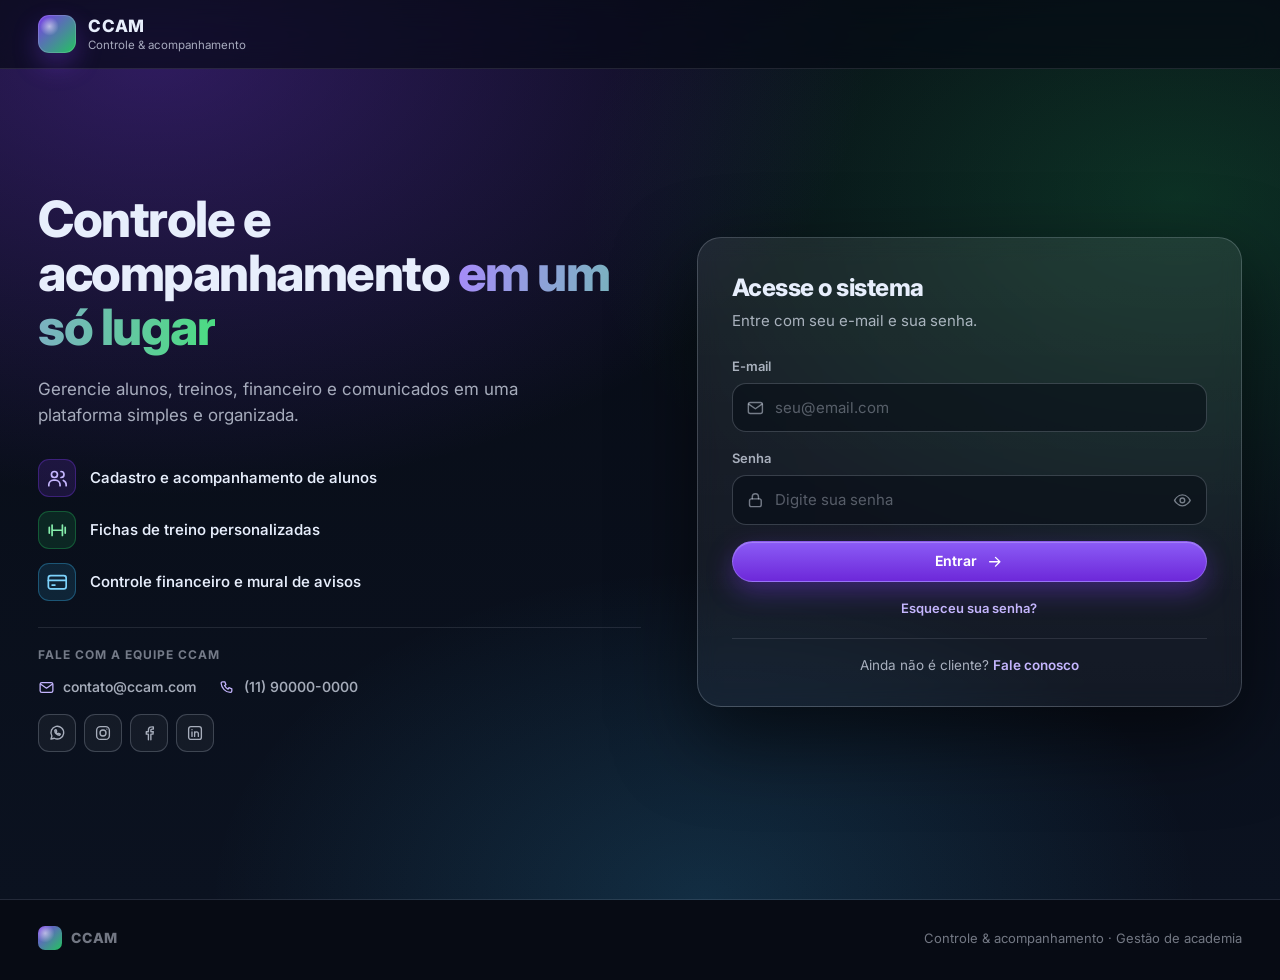
==== commit 095d5e8d: "Loja da academia e parabens de aniversario O gestor cadastra os produtos da loja interna e define o " ====
--- a/src/main/resources/static/index.html
+++ b/src/main/resources/static/index.html
@@ -63,6 +63,11 @@
             <span class="module__body"><strong>CRM</strong><span>Retenção, novos alunos e aniversariantes do mês.</span></span>
             <svg class="icon module__arrow" aria-hidden="true" focusable="false"><use href="#i-arrow-right"></use></svg>
           </a>
+          <a class="module" href="loja.html" data-perm="LOJA_GERENCIAR">
+            <span class="chip-icon chip-icon--green"><svg class="icon" aria-hidden="true" focusable="false"><use href="#i-bag"></use></svg></span>
+            <span class="module__body"><strong>Loja</strong><span>Produtos da loja interna e desconto de aniversário.</span></span>
+            <svg class="icon module__arrow" aria-hidden="true" focusable="false"><use href="#i-arrow-right"></use></svg>
+          </a>
           <a class="module" href="usuarios.html" data-perm="USUARIOS_GERENCIAR">
             <span class="chip-icon chip-icon--sky"><svg class="icon" aria-hidden="true" focusable="false"><use href="#i-users"></use></svg></span>
             <span class="module__body"><strong>Usuários</strong><span>Gerencie a equipe: gestores, professores e atendentes.</span></span>
--- a/src/main/resources/static/css/style.css
+++ b/src/main/resources/static/css/style.css
@@ -2728,7 +2728,7 @@
   padding: 7px 9px;
 }
 
-@media (max-width: 1200px) {
+@media (max-width: 1399px) {
   .grid--split {
     grid-template-columns: 1fr;
   }
@@ -2737,3 +2737,216 @@
     order: -1;
   }
 }
+
+/* Layout responsivo */
+:root {
+  --gutter: clamp(16px, 3vw, 40px);
+}
+
+.container {
+  width: min(1640px, calc(100% - 2 * var(--gutter)));
+}
+
+.container.auth {
+  max-width: 1240px;
+}
+
+@media (min-width: 1400px) {
+  .grid--split {
+    grid-template-columns: minmax(0, 2.2fr) minmax(320px, 1fr);
+  }
+}
+
+@media (max-width: 920px) {
+  .auth__aside {
+    display: grid;
+    order: 2;
+    margin-top: 24px;
+  }
+
+  .auth__aside > :not(.contact-info) {
+    display: none;
+  }
+
+  .contact-info {
+    justify-items: center;
+    text-align: center;
+  }
+
+  .contact-info__list {
+    justify-content: center;
+  }
+}
+
+@media (max-width: 560px) {
+  .card {
+    padding: 18px 16px;
+  }
+
+  .hero {
+    padding: 22px 18px;
+  }
+}
+
+/* Tabelas viram cartoes no celular e no tablet */
+@media (max-width: 900px) {
+  .table-wrap {
+    border: none;
+    background: none;
+    overflow: visible;
+  }
+
+  .table-wrap table:not(.matrix),
+  .table-wrap table:not(.matrix) tbody,
+  .table-wrap table:not(.matrix) tr,
+  .table-wrap table:not(.matrix) td {
+    display: block;
+    width: 100%;
+  }
+
+  .table-wrap table:not(.matrix) thead {
+    display: none;
+  }
+
+  .table-wrap table:not(.matrix) tr {
+    margin-bottom: 10px;
+    padding: 6px 14px;
+    border: 1px solid var(--border);
+    border-radius: var(--radius-md);
+    background: rgba(7, 11, 20, .35);
+  }
+
+  .table-wrap table:not(.matrix) td {
+    display: flex;
+    align-items: center;
+    justify-content: space-between;
+    gap: 12px;
+    padding: 9px 0;
+    text-align: right;
+    white-space: normal !important;
+    border-bottom: 1px solid var(--border);
+  }
+
+  .table-wrap table:not(.matrix) td:last-child {
+    border-bottom: none;
+  }
+
+  .table-wrap table:not(.matrix) td[data-label]::before {
+    content: attr(data-label);
+    flex: none;
+    font-size: 12px;
+    font-weight: 700;
+    letter-spacing: .04em;
+    text-transform: uppercase;
+    color: var(--subtle);
+    text-align: left;
+  }
+
+  .table-wrap table:not(.matrix) td.col-name {
+    display: block;
+    text-align: left;
+  }
+
+  .table-wrap table:not(.matrix) td.col-name::before {
+    display: none;
+  }
+
+  .table-wrap table:not(.matrix) td.empty-cell {
+    display: block;
+    text-align: center;
+  }
+
+  .table-wrap table:not(.matrix) td.empty-cell::before {
+    display: none;
+  }
+
+  .table-wrap table:not(.matrix) td:last-child[data-label]::before {
+    display: none;
+  }
+
+  .table-wrap .row-actions {
+    flex-wrap: wrap !important;
+    justify-content: flex-start;
+    width: 100%;
+  }
+
+  .table-wrap tr.is-inactive td {
+    opacity: 1;
+  }
+
+  .cell-msg {
+    max-width: none;
+    text-align: left;
+  }
+}
+
+@media (min-width: 641px) and (max-width: 900px) {
+  .table-wrap table:not(.matrix) tbody {
+    display: grid;
+    grid-template-columns: repeat(2, minmax(0, 1fr));
+    gap: 10px;
+  }
+
+  .table-wrap table:not(.matrix) tr {
+    margin-bottom: 0;
+  }
+
+  .table-wrap table:not(.matrix) tr:has(.empty-cell) {
+    grid-column: 1 / -1;
+  }
+}
+
+@media (min-width: 901px) and (max-width: 1365px) {
+  .table-wrap .btn__label {
+    display: none;
+  }
+
+  .table-wrap .row-actions .btn {
+    padding: 7px 9px;
+  }
+}
+
+@media (min-width: 901px) and (max-width: 1100px) {
+  #alunos-card th:nth-child(3),
+  #alunos-lista td:nth-child(3) {
+    display: none;
+  }
+}
+
+/* Aniversariantes */
+.bday .avatar {
+  flex: none;
+}
+
+.bday__body {
+  display: grid;
+  gap: 2px;
+  margin-right: auto;
+}
+
+.bday__body strong {
+  color: var(--text);
+}
+
+.bday__body span {
+  font-size: 13px;
+}
+
+.bday.is-today {
+  background: rgba(34, 197, 94, .08);
+}
+
+/* Loja */
+.loja-config {
+  display: grid;
+  gap: 14px;
+  max-width: 520px;
+}
+
+.fgrid .check-row {
+  margin: 0;
+}
+
+#produtos-card .card__head {
+  flex-wrap: wrap;
+}
